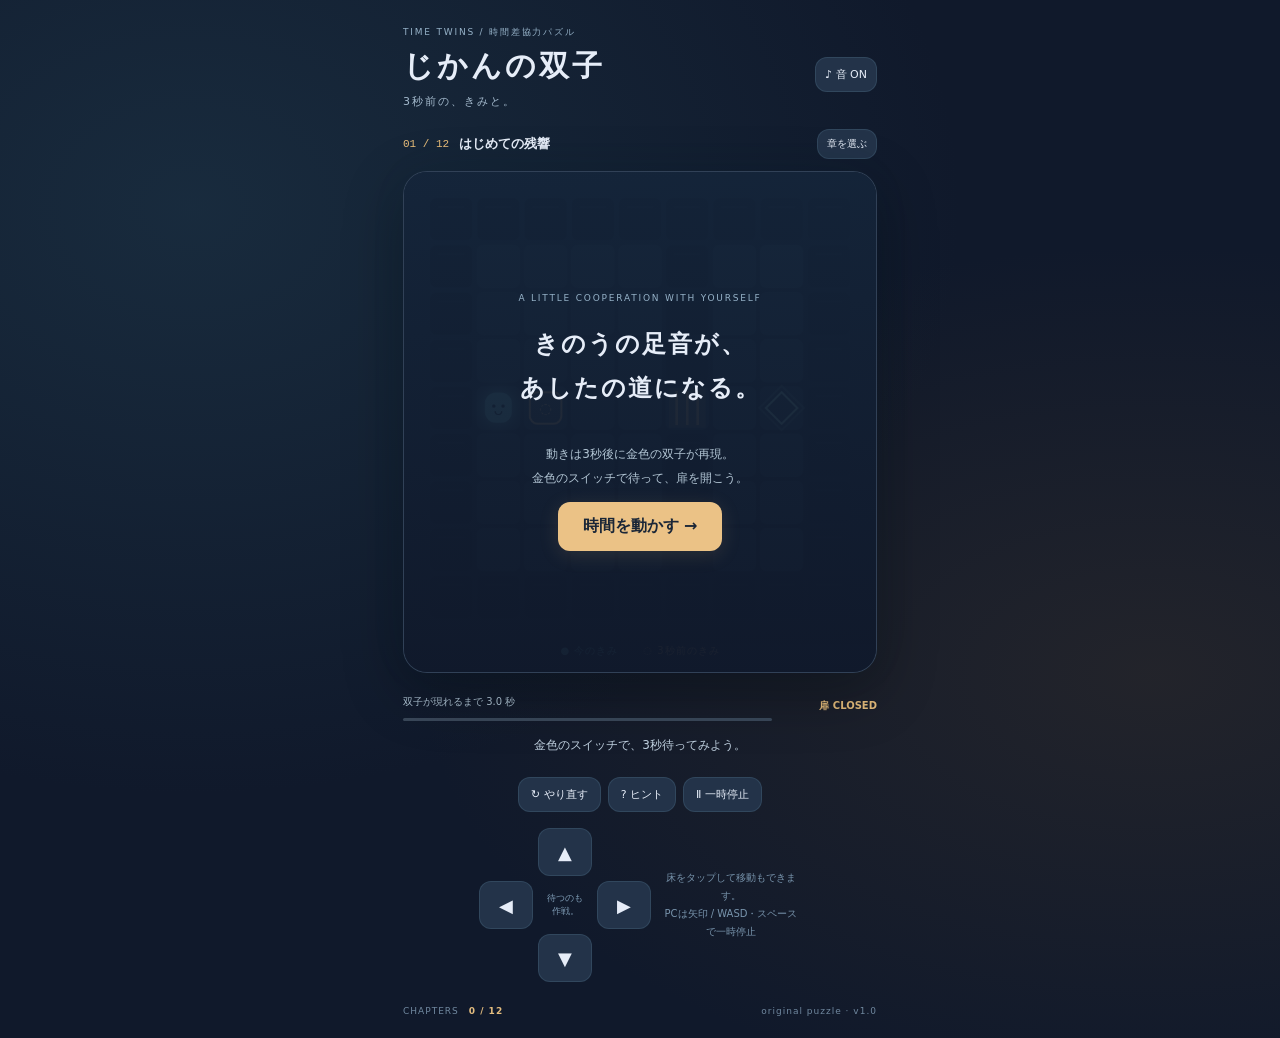
==== index.html @ 80795263 "Create TIME TWINS with 12 delayed-cooperation chapters and original music" ====
<!doctype html><html lang="ja"><meta charset="utf-8"><meta name="viewport" content="width=device-width,initial-scale=1,viewport-fit=cover"><meta name="theme-color" content="#10192b"><title>じかんの双子 | TIME TWINS</title><link rel="stylesheet" href="style.css?v=1.0"><body><main>
<header><div><span class="eyebrow">TIME TWINS / 時間差協力パズル</span><h1>じかんの双子<span>3秒前の、きみと。</span></h1></div><button id="sound" aria-label="音楽と効果音の切り替え">♪ 音 ON</button></header>
<section class="chapter"><span id="chapter">01 / 12</span><strong id="title"></strong><button id="levels">章を選ぶ</button></section>
<section class="board"><canvas id="game" width="720" height="720" aria-label="9×9の時間の部屋。方向ボタンまたは床のタップで移動できます。"></canvas><div class="legend"><span>● 今のきみ</span><span>◌ 3秒前のきみ</span></div><div id="overlay"><span class="eyebrow">A LITTLE COOPERATION WITH YOURSELF</span><h2>きのうの足音が、<br>あしたの道になる。</h2><p>動きは3秒後に金色の双子が再現。<br>金色のスイッチで待って、扉を開こう。</p><button id="start" class="primary">時間を動かす →</button></div></section>
<section class="status"><div><span id="echoText">過去のきみを待っています</span><div class="track"><i id="bar"></i></div></div><strong id="gateText">扉 CLOSED</strong></section>
<p id="message" role="status" aria-live="polite">金色のスイッチで、3秒待ってみよう。</p>
<section class="controls"><div class="tools"><button id="retry">↻ やり直す</button><button id="hint">? ヒント</button><button id="pause">Ⅱ 一時停止</button></div><div class="pad" aria-label="移動ボタン"><button data-dir="0,-1" aria-label="上へ">▲</button><button data-dir="-1,0" aria-label="左へ">◀</button><span>待つのも<br>作戦。</span><button data-dir="1,0" aria-label="右へ">▶</button><button data-dir="0,1" aria-label="下へ">▼</button></div><p class="tip">床をタップして移動もできます。<br>PCは矢印 / WASD・スペースで一時停止</p></section>
<footer>CHAPTERS <b id="progress">0 / 12</b><span>original puzzle · v1.0</span></footer>
</main><dialog id="dialog"><div id="dialogBody"></div><button id="close" class="primary">つづける</button></dialog><script src="engine.js?v=1.0"></script><script src="music.js?v=1.0"></script><script src="game.js?v=1.0"></script></body></html>
---- style.css ----
*{box-sizing:border-box}html{background:#10192b;color:#e6edf8;font-family:system-ui,-apple-system,sans-serif;touch-action:pan-y pinch-zoom}body{margin:0;background:radial-gradient(ellipse at 15% 20%,#23425570,transparent 50%),radial-gradient(ellipse at 90% 65%,#54402945,transparent 45%);min-height:100svh}main{max-width:510px;margin:auto;padding:20px 18px max(22px,env(safe-area-inset-bottom))}header{display:flex;align-items:center;justify-content:space-between;gap:8px}.eyebrow{font-size:9px;letter-spacing:1.8px;color:#96b2c8}h1{font-size:30px;letter-spacing:3px;margin:7px 0 20px}h1 span{display:block;font-size:11px;font-weight:400;letter-spacing:2px;color:#a4bacd;margin-top:7px}button{font:inherit;color:inherit;background:#233349;border:1px solid #43607870;border-radius:12px;padding:11px 14px;cursor:pointer;touch-action:manipulation;-webkit-tap-highlight-color:transparent}button:active{transform:scale(.96);background:#38546e}button:focus-visible{outline:3px solid #f7c774;outline-offset:3px}button:disabled{opacity:.35;cursor:default}#sound{font-size:11px;padding:9px;white-space:nowrap}.chapter{display:flex;align-items:center;gap:10px;margin-bottom:12px;font-size:13px}.chapter>span{color:#e9be7a;font:11px ui-monospace,monospace}.chapter strong{flex:1}.chapter button{font-size:10px;padding:7px 9px}.board{position:relative;border:1px solid #728ca950;border-radius:24px;overflow:hidden;box-shadow:0 18px 60px #0005,0 0 50px #4fc5db08;background:#131e31}canvas{display:block;width:100%;touch-action:none;aspect-ratio:1}.legend{display:flex;justify-content:center;gap:25px;font-size:10px;letter-spacing:1px;padding:0 0 14px;color:#76dce5}.legend span+span{color:#e9be7a}#overlay{position:absolute;inset:0;background:linear-gradient(#142439e8,#10192bf5);display:flex;align-items:center;justify-content:center;flex-direction:column;padding:25px;text-align:center}#overlay[hidden]{display:none}h2{font-size:24px;line-height:1.8;letter-spacing:2px}#overlay p{font-size:12px;color:#b3c6d5;line-height:2}.primary{background:#ebc286;color:#1a2637;border:0;font-weight:700;padding:14px 25px;box-shadow:0 4px 20px #edc38320}.status{display:flex;gap:20px;align-items:center;margin-top:17px}.status>div{flex:1}.status span{font-size:10px;color:#b1c6d6}.status strong{font-size:10px;color:#e5bd7c;min-width:85px;text-align:right}.track{height:3px;background:#3a485a;margin-top:9px;overflow:hidden;border-radius:4px}.track i{display:block;height:100%;width:0;background:#e8bd7b;transition:width .08s linear}#message{font-size:12px;text-align:center;min-height:34px;line-height:1.6;margin:15px 0 7px;color:#c0d1e0}.controls{display:flex;flex-wrap:wrap;align-items:center;justify-content:center;gap:10px}.tools{width:100%;display:flex;gap:7px;justify-content:center}.tools button{font-size:11px;padding:9px 12px}.pad{display:grid;grid-template-columns:54px 54px 54px;grid-template-rows:48px 48px 48px;gap:5px;margin:6px 0}.pad button{font-size:18px;padding:0;touch-action:none;user-select:none}.pad button:nth-child(1){grid-column:2}.pad button:nth-child(2){grid-row:2;grid-column:1}.pad span{grid-row:2;grid-column:2;text-align:center;font-size:9px;color:#7e9bb4;padding-top:11px}.pad button:nth-child(4){grid-row:2;grid-column:3}.pad button:nth-child(5){grid-row:3;grid-column:2}.tip{font-size:10px;line-height:1.8;color:#7894ac;text-align:center;max-width:140px}footer{display:flex;gap:10px;justify-content:space-between;color:#70889f;font-size:9px;letter-spacing:1px;margin-top:18px}footer b{color:#e4bd7f;margin-right:auto}dialog{border:1px solid #526a82;border-radius:24px;background:#17263a;color:#e5edf8;max-width:420px;width:90%;padding:25px;box-shadow:0 30px 100px #0009}dialog::backdrop{background:#07111fbd;backdrop-filter:blur(8px)}dialog h2{font-size:23px;margin:4px 0 14px}dialog p{font-size:13px;line-height:1.9;color:#b9ccde}.level-grid{display:grid;grid-template-columns:repeat(4,1fr);gap:9px;margin:18px 0}.level-grid button{padding:12px 4px}.level-grid .done{color:#f3cb8a;border-color:#e6bc7866}dialog .primary{width:100%;margin-top:15px}.result{color:#f1c782!important;font-size:34px!important;letter-spacing:6px}#dialogBody .detail{font-size:11px;color:#879fb6}@media(max-width:380px){main{padding:12px}h1{font-size:26px}.tip{max-width:110px}.pad{grid-template-columns:48px 48px 48px;grid-template-rows:43px 43px 43px}}@media(prefers-reduced-motion:reduce){*{scroll-behavior:auto!important;transition:none!important}}

.level-grid small{display:block;font-size:9px;color:#9db6c9;margin-top:5px}@media(max-height:850px){main{padding-top:10px}h1{margin-bottom:10px;font-size:27px}.pad{grid-template-columns:48px 48px 48px;grid-template-rows:41px 41px 41px}.status{margin-top:10px}#message{margin-top:10px;margin-bottom:4px}footer{margin-top:10px}}
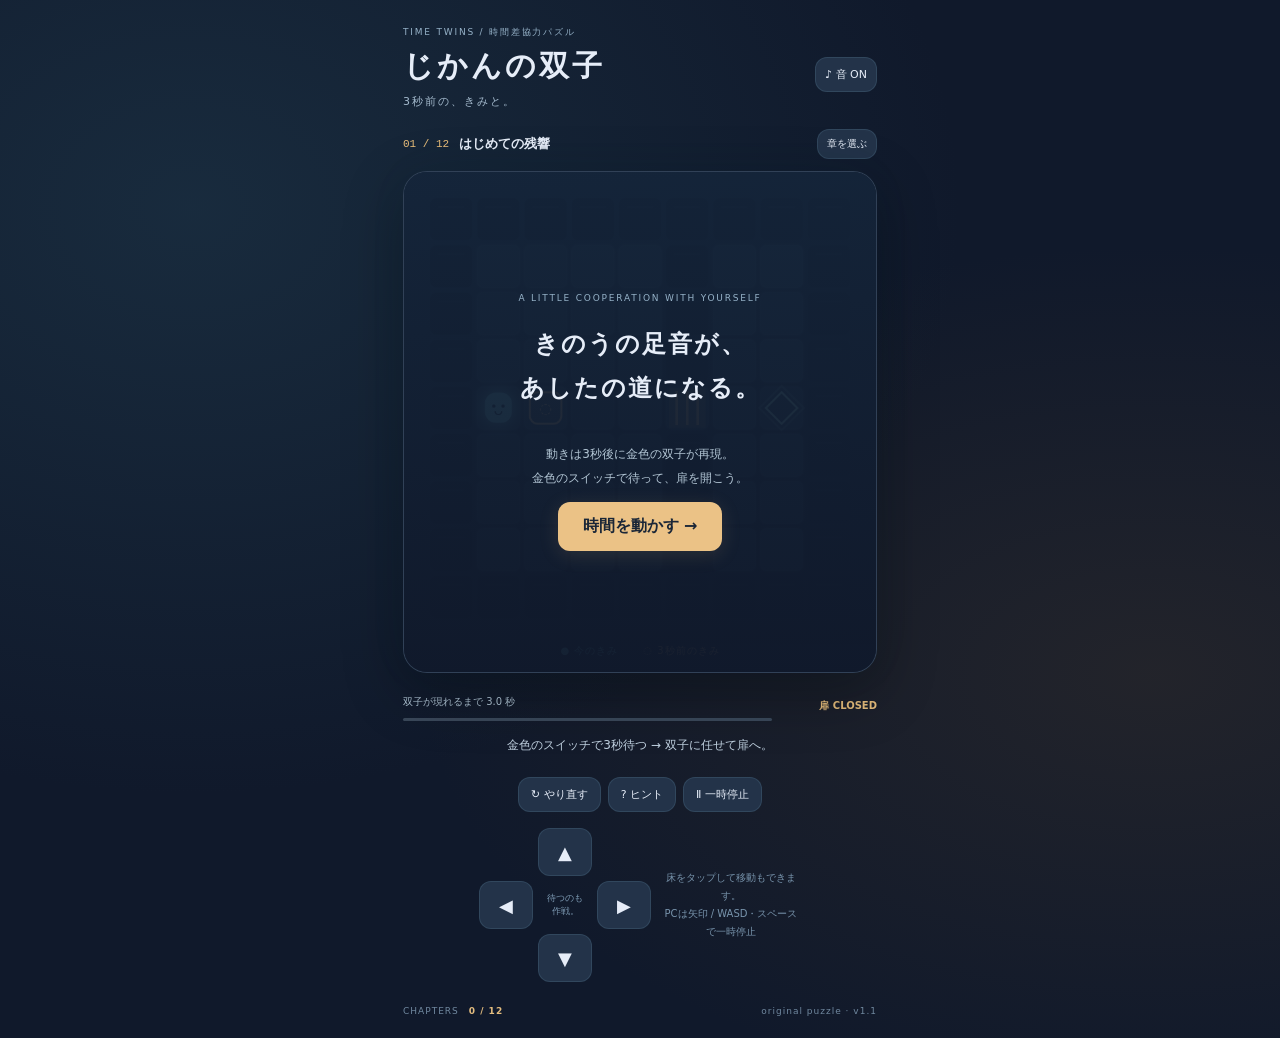
==== commit dd966910: "Integrate Playables cloud progress, host pause and audio for TIME TWINS" ====
--- a/index.html
+++ b/index.html
@@ -1,9 +1,9 @@
-<!doctype html><html lang="ja"><meta charset="utf-8"><meta name="viewport" content="width=device-width,initial-scale=1,viewport-fit=cover"><meta name="theme-color" content="#10192b"><title>じかんの双子 | TIME TWINS</title><link rel="stylesheet" href="style.css?v=1.0"><body><main>
+<!doctype html><html lang="ja"><meta charset="utf-8"><meta name="viewport" content="width=device-width,initial-scale=1,viewport-fit=cover"><meta name="theme-color" content="#10192b"><title>じかんの双子 | TIME TWINS</title><link rel="stylesheet" href="style.css?v=1.1"><body><div id="startup" role="status"><p id="startupText">時間を読み込んでいます…</p><button id="retryLoad" hidden>もう一度読み込む</button></div><main inert>
 <header><div><span class="eyebrow">TIME TWINS / 時間差協力パズル</span><h1>じかんの双子<span>3秒前の、きみと。</span></h1></div><button id="sound" aria-label="音楽と効果音の切り替え">♪ 音 ON</button></header>
 <section class="chapter"><span id="chapter">01 / 12</span><strong id="title"></strong><button id="levels">章を選ぶ</button></section>
 <section class="board"><canvas id="game" width="720" height="720" aria-label="9×9の時間の部屋。方向ボタンまたは床のタップで移動できます。"></canvas><div class="legend"><span>● 今のきみ</span><span>◌ 3秒前のきみ</span></div><div id="overlay"><span class="eyebrow">A LITTLE COOPERATION WITH YOURSELF</span><h2>きのうの足音が、<br>あしたの道になる。</h2><p>動きは3秒後に金色の双子が再現。<br>金色のスイッチで待って、扉を開こう。</p><button id="start" class="primary">時間を動かす →</button></div></section>
 <section class="status"><div><span id="echoText">過去のきみを待っています</span><div class="track"><i id="bar"></i></div></div><strong id="gateText">扉 CLOSED</strong></section>
 <p id="message" role="status" aria-live="polite">金色のスイッチで、3秒待ってみよう。</p>
 <section class="controls"><div class="tools"><button id="retry">↻ やり直す</button><button id="hint">? ヒント</button><button id="pause">Ⅱ 一時停止</button></div><div class="pad" aria-label="移動ボタン"><button data-dir="0,-1" aria-label="上へ">▲</button><button data-dir="-1,0" aria-label="左へ">◀</button><span>待つのも<br>作戦。</span><button data-dir="1,0" aria-label="右へ">▶</button><button data-dir="0,1" aria-label="下へ">▼</button></div><p class="tip">床をタップして移動もできます。<br>PCは矢印 / WASD・スペースで一時停止</p></section>
-<footer>CHAPTERS <b id="progress">0 / 12</b><span>original puzzle · v1.0</span></footer>
-</main><dialog id="dialog"><div id="dialogBody"></div><button id="close" class="primary">つづける</button></dialog><script src="engine.js?v=1.0"></script><script src="music.js?v=1.0"></script><script src="game.js?v=1.0"></script></body></html>
+<footer>CHAPTERS <b id="progress">0 / 12</b><span>original puzzle · v1.1</span></footer>
+</main><dialog id="dialog"><div id="dialogBody"></div><button id="close" class="primary">つづける</button></dialog><script src="https://www.youtube.com/game_api/v1"></script><script src="host.js?v=1.1"></script><script src="engine.js?v=1.1"></script><script src="music.js?v=1.1"></script><script src="game.js?v=1.1"></script></body></html>
--- a/style.css
+++ b/style.css
@@ -1,3 +1,5 @@
 *{box-sizing:border-box}html{background:#10192b;color:#e6edf8;font-family:system-ui,-apple-system,sans-serif;touch-action:pan-y pinch-zoom}body{margin:0;background:radial-gradient(ellipse at 15% 20%,#23425570,transparent 50%),radial-gradient(ellipse at 90% 65%,#54402945,transparent 45%);min-height:100svh}main{max-width:510px;margin:auto;padding:20px 18px max(22px,env(safe-area-inset-bottom))}header{display:flex;align-items:center;justify-content:space-between;gap:8px}.eyebrow{font-size:9px;letter-spacing:1.8px;color:#96b2c8}h1{font-size:30px;letter-spacing:3px;margin:7px 0 20px}h1 span{display:block;font-size:11px;font-weight:400;letter-spacing:2px;color:#a4bacd;margin-top:7px}button{font:inherit;color:inherit;background:#233349;border:1px solid #43607870;border-radius:12px;padding:11px 14px;cursor:pointer;touch-action:manipulation;-webkit-tap-highlight-color:transparent}button:active{transform:scale(.96);background:#38546e}button:focus-visible{outline:3px solid #f7c774;outline-offset:3px}button:disabled{opacity:.35;cursor:default}#sound{font-size:11px;padding:9px;white-space:nowrap}.chapter{display:flex;align-items:center;gap:10px;margin-bottom:12px;font-size:13px}.chapter>span{color:#e9be7a;font:11px ui-monospace,monospace}.chapter strong{flex:1}.chapter button{font-size:10px;padding:7px 9px}.board{position:relative;border:1px solid #728ca950;border-radius:24px;overflow:hidden;box-shadow:0 18px 60px #0005,0 0 50px #4fc5db08;background:#131e31}canvas{display:block;width:100%;touch-action:none;aspect-ratio:1}.legend{display:flex;justify-content:center;gap:25px;font-size:10px;letter-spacing:1px;padding:0 0 14px;color:#76dce5}.legend span+span{color:#e9be7a}#overlay{position:absolute;inset:0;background:linear-gradient(#142439e8,#10192bf5);display:flex;align-items:center;justify-content:center;flex-direction:column;padding:25px;text-align:center}#overlay[hidden]{display:none}h2{font-size:24px;line-height:1.8;letter-spacing:2px}#overlay p{font-size:12px;color:#b3c6d5;line-height:2}.primary{background:#ebc286;color:#1a2637;border:0;font-weight:700;padding:14px 25px;box-shadow:0 4px 20px #edc38320}.status{display:flex;gap:20px;align-items:center;margin-top:17px}.status>div{flex:1}.status span{font-size:10px;color:#b1c6d6}.status strong{font-size:10px;color:#e5bd7c;min-width:85px;text-align:right}.track{height:3px;background:#3a485a;margin-top:9px;overflow:hidden;border-radius:4px}.track i{display:block;height:100%;width:0;background:#e8bd7b;transition:width .08s linear}#message{font-size:12px;text-align:center;min-height:34px;line-height:1.6;margin:15px 0 7px;color:#c0d1e0}.controls{display:flex;flex-wrap:wrap;align-items:center;justify-content:center;gap:10px}.tools{width:100%;display:flex;gap:7px;justify-content:center}.tools button{font-size:11px;padding:9px 12px}.pad{display:grid;grid-template-columns:54px 54px 54px;grid-template-rows:48px 48px 48px;gap:5px;margin:6px 0}.pad button{font-size:18px;padding:0;touch-action:none;user-select:none}.pad button:nth-child(1){grid-column:2}.pad button:nth-child(2){grid-row:2;grid-column:1}.pad span{grid-row:2;grid-column:2;text-align:center;font-size:9px;color:#7e9bb4;padding-top:11px}.pad button:nth-child(4){grid-row:2;grid-column:3}.pad button:nth-child(5){grid-row:3;grid-column:2}.tip{font-size:10px;line-height:1.8;color:#7894ac;text-align:center;max-width:140px}footer{display:flex;gap:10px;justify-content:space-between;color:#70889f;font-size:9px;letter-spacing:1px;margin-top:18px}footer b{color:#e4bd7f;margin-right:auto}dialog{border:1px solid #526a82;border-radius:24px;background:#17263a;color:#e5edf8;max-width:420px;width:90%;padding:25px;box-shadow:0 30px 100px #0009}dialog::backdrop{background:#07111fbd;backdrop-filter:blur(8px)}dialog h2{font-size:23px;margin:4px 0 14px}dialog p{font-size:13px;line-height:1.9;color:#b9ccde}.level-grid{display:grid;grid-template-columns:repeat(4,1fr);gap:9px;margin:18px 0}.level-grid button{padding:12px 4px}.level-grid .done{color:#f3cb8a;border-color:#e6bc7866}dialog .primary{width:100%;margin-top:15px}.result{color:#f1c782!important;font-size:34px!important;letter-spacing:6px}#dialogBody .detail{font-size:11px;color:#879fb6}@media(max-width:380px){main{padding:12px}h1{font-size:26px}.tip{max-width:110px}.pad{grid-template-columns:48px 48px 48px;grid-template-rows:43px 43px 43px}}@media(prefers-reduced-motion:reduce){*{scroll-behavior:auto!important;transition:none!important}}
 
 .level-grid small{display:block;font-size:9px;color:#9db6c9;margin-top:5px}@media(max-height:850px){main{padding-top:10px}h1{margin-bottom:10px;font-size:27px}.pad{grid-template-columns:48px 48px 48px;grid-template-rows:41px 41px 41px}.status{margin-top:10px}#message{margin-top:10px;margin-bottom:4px}footer{margin-top:10px}}
+
+#startup{position:fixed;inset:0;z-index:10;background:#10192bf5;display:grid;align-content:center;justify-items:center;text-align:center;padding:30px}#startup[hidden]{display:none}
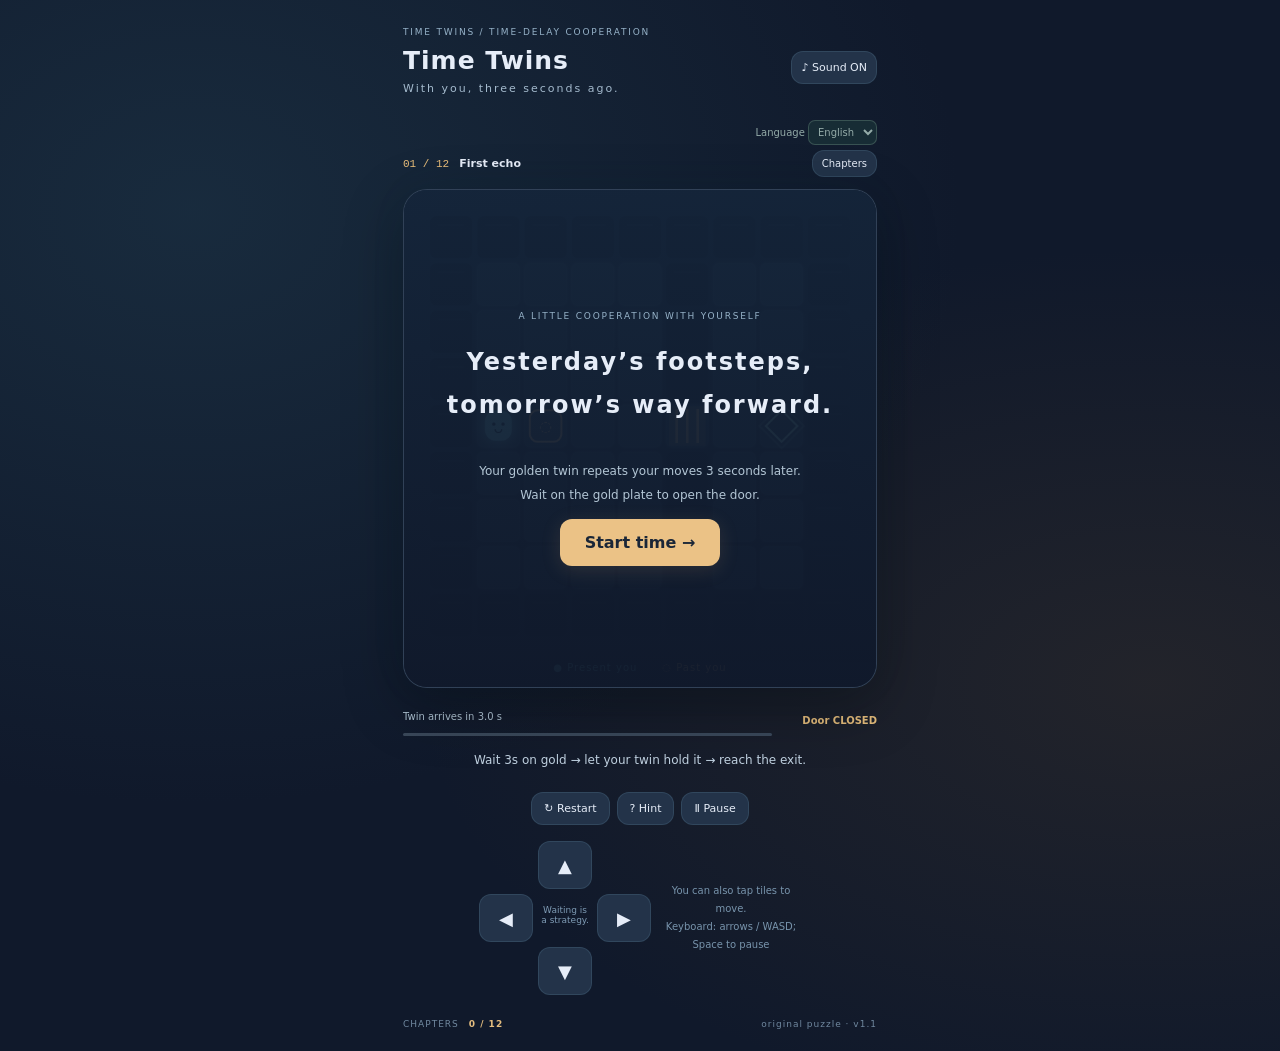
==== commit 8e766cdb: "Add complete Japanese/English UI and language selection" ====
--- a/index.html
+++ b/index.html
@@ -1,9 +1,9 @@
-<!doctype html><html lang="ja"><meta charset="utf-8"><meta name="viewport" content="width=device-width,initial-scale=1,viewport-fit=cover"><meta name="theme-color" content="#10192b"><title>じかんの双子 | TIME TWINS</title><link rel="stylesheet" href="style.css?v=1.1"><body><div id="startup" role="status"><p id="startupText">時間を読み込んでいます…</p><button id="retryLoad" hidden>もう一度読み込む</button></div><main inert>
-<header><div><span class="eyebrow">TIME TWINS / 時間差協力パズル</span><h1>じかんの双子<span>3秒前の、きみと。</span></h1></div><button id="sound" aria-label="音楽と効果音の切り替え">♪ 音 ON</button></header>
+<!doctype html><html lang="ja"><meta charset="utf-8"><meta name="viewport" content="width=device-width,initial-scale=1,viewport-fit=cover"><meta name="theme-color" content="#10192b"><title>じかんの双子 | TIME TWINS</title><link rel="stylesheet" href="style.css?v=lang1"><body><div id="startup" role="status"><p id="startupText">時間を読み込んでいます…</p><button id="retryLoad" hidden>もう一度読み込む</button></div><main inert>
+<header><div><span class="eyebrow">TIME TWINS / 時間差協力パズル</span><h1>じかんの双子<span>3秒前の、きみと。</span></h1></div><button id="sound" aria-label="音楽と効果音の切り替え">♪ 音 ON</button></header><div class="language-row"><label>Language <select id="localeSelect" aria-label="Language"><option value="ja">日本語</option><option value="en">English</option></select></label></div>
 <section class="chapter"><span id="chapter">01 / 12</span><strong id="title"></strong><button id="levels">章を選ぶ</button></section>
 <section class="board"><canvas id="game" width="720" height="720" aria-label="9×9の時間の部屋。方向ボタンまたは床のタップで移動できます。"></canvas><div class="legend"><span>● 今のきみ</span><span>◌ 3秒前のきみ</span></div><div id="overlay"><span class="eyebrow">A LITTLE COOPERATION WITH YOURSELF</span><h2>きのうの足音が、<br>あしたの道になる。</h2><p>動きは3秒後に金色の双子が再現。<br>金色のスイッチで待って、扉を開こう。</p><button id="start" class="primary">時間を動かす →</button></div></section>
 <section class="status"><div><span id="echoText">過去のきみを待っています</span><div class="track"><i id="bar"></i></div></div><strong id="gateText">扉 CLOSED</strong></section>
 <p id="message" role="status" aria-live="polite">金色のスイッチで、3秒待ってみよう。</p>
 <section class="controls"><div class="tools"><button id="retry">↻ やり直す</button><button id="hint">? ヒント</button><button id="pause">Ⅱ 一時停止</button></div><div class="pad" aria-label="移動ボタン"><button data-dir="0,-1" aria-label="上へ">▲</button><button data-dir="-1,0" aria-label="左へ">◀</button><span>待つのも<br>作戦。</span><button data-dir="1,0" aria-label="右へ">▶</button><button data-dir="0,1" aria-label="下へ">▼</button></div><p class="tip">床をタップして移動もできます。<br>PCは矢印 / WASD・スペースで一時停止</p></section>
 <footer>CHAPTERS <b id="progress">0 / 12</b><span>original puzzle · v1.1</span></footer>
-</main><dialog id="dialog"><div id="dialogBody"></div><button id="close" class="primary">つづける</button></dialog><script src="https://www.youtube.com/game_api/v1"></script><script src="host.js?v=1.1"></script><script src="engine.js?v=1.1"></script><script src="music.js?v=1.1"></script><script src="game.js?v=1.1"></script></body></html>
+</main><dialog id="dialog"><div id="dialogBody"></div><button id="close" class="primary">つづける</button></dialog><script src="https://www.youtube.com/game_api/v1"></script><script src="host.js?v=1.1"></script><script src="locale.js?v=lang1"></script><script src="engine.js?v=1.1"></script><script src="music.js?v=1.1"></script><script src="game.js?v=lang1"></script></body></html>
--- a/style.css
+++ b/style.css
@@ -3,3 +3,7 @@
 .level-grid small{display:block;font-size:9px;color:#9db6c9;margin-top:5px}@media(max-height:850px){main{padding-top:10px}h1{margin-bottom:10px;font-size:27px}.pad{grid-template-columns:48px 48px 48px;grid-template-rows:41px 41px 41px}.status{margin-top:10px}#message{margin-top:10px;margin-bottom:4px}footer{margin-top:10px}}
 
 #startup{position:fixed;inset:0;z-index:10;background:#10192bf5;display:grid;align-content:center;justify-items:center;text-align:center;padding:30px}#startup[hidden]{display:none}
+
+.language-row{display:flex;justify-content:flex-end;margin:5px 0;font-size:10px;color:#94aba8}.language-row select{font:inherit;color:inherit;background:#172c35;border:1px solid #7d9f8d55;border-radius:7px;padding:5px}html[lang=en] h1{letter-spacing:1px;font-size:25px}html[lang=en] .chapter strong{font-size:11px}html[lang=en] .result{font-size:30px}html[lang=en] #callout{font-size:22px}
+
+.language-row[hidden]{display:none!important}
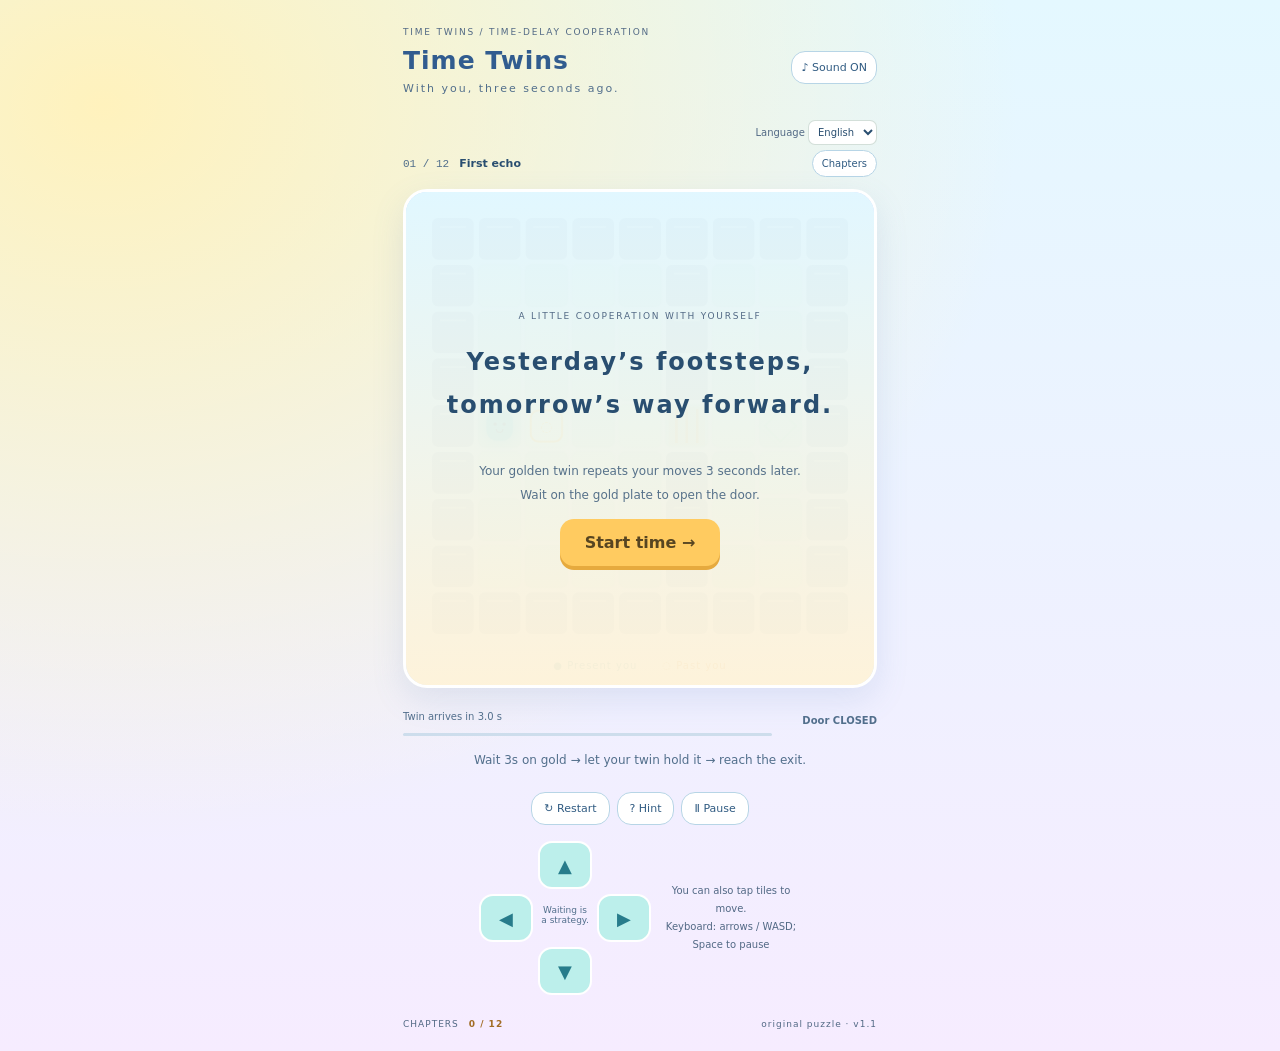
==== commit 1bd0876b: "Bright pop visuals and sparkling sound effects" ====
--- a/index.html
+++ b/index.html
@@ -1,4 +1,4 @@
-<!doctype html><html lang="ja"><meta charset="utf-8"><meta name="viewport" content="width=device-width,initial-scale=1,viewport-fit=cover"><meta name="theme-color" content="#10192b"><title>じかんの双子 | TIME TWINS</title><link rel="stylesheet" href="style.css?v=lang1"><body><div id="startup" role="status"><p id="startupText">時間を読み込んでいます…</p><button id="retryLoad" hidden>もう一度読み込む</button></div><main inert>
+<!doctype html><html lang="ja"><meta charset="utf-8"><meta name="viewport" content="width=device-width,initial-scale=1,viewport-fit=cover"><meta name="theme-color" content="#10192b"><title>じかんの双子 | TIME TWINS</title><link rel="stylesheet" href="style.css?v=pop1"><body><div id="startup" role="status"><p id="startupText">時間を読み込んでいます…</p><button id="retryLoad" hidden>もう一度読み込む</button></div><main inert>
 <header><div><span class="eyebrow">TIME TWINS / 時間差協力パズル</span><h1>じかんの双子<span>3秒前の、きみと。</span></h1></div><button id="sound" aria-label="音楽と効果音の切り替え">♪ 音 ON</button></header><div class="language-row"><label>Language <select id="localeSelect" aria-label="Language"><option value="ja">日本語</option><option value="en">English</option></select></label></div>
 <section class="chapter"><span id="chapter">01 / 12</span><strong id="title"></strong><button id="levels">章を選ぶ</button></section>
 <section class="board"><canvas id="game" width="720" height="720" aria-label="9×9の時間の部屋。方向ボタンまたは床のタップで移動できます。"></canvas><div class="legend"><span>● 今のきみ</span><span>◌ 3秒前のきみ</span></div><div id="overlay"><span class="eyebrow">A LITTLE COOPERATION WITH YOURSELF</span><h2>きのうの足音が、<br>あしたの道になる。</h2><p>動きは3秒後に金色の双子が再現。<br>金色のスイッチで待って、扉を開こう。</p><button id="start" class="primary">時間を動かす →</button></div></section>
@@ -6,4 +6,4 @@
 <p id="message" role="status" aria-live="polite">金色のスイッチで、3秒待ってみよう。</p>
 <section class="controls"><div class="tools"><button id="retry">↻ やり直す</button><button id="hint">? ヒント</button><button id="pause">Ⅱ 一時停止</button></div><div class="pad" aria-label="移動ボタン"><button data-dir="0,-1" aria-label="上へ">▲</button><button data-dir="-1,0" aria-label="左へ">◀</button><span>待つのも<br>作戦。</span><button data-dir="1,0" aria-label="右へ">▶</button><button data-dir="0,1" aria-label="下へ">▼</button></div><p class="tip">床をタップして移動もできます。<br>PCは矢印 / WASD・スペースで一時停止</p></section>
 <footer>CHAPTERS <b id="progress">0 / 12</b><span>original puzzle · v1.1</span></footer>
-</main><dialog id="dialog"><div id="dialogBody"></div><button id="close" class="primary">つづける</button></dialog><script src="https://www.youtube.com/game_api/v1"></script><script src="host.js?v=1.1"></script><script src="locale.js?v=lang1"></script><script src="engine.js?v=1.1"></script><script src="music.js?v=1.1"></script><script src="game.js?v=lang1"></script></body></html>
+</main><dialog id="dialog"><div id="dialogBody"></div><button id="close" class="primary">つづける</button></dialog><script src="https://www.youtube.com/game_api/v1"></script><script src="host.js?v=pop1"></script><script src="locale.js?v=pop1"></script><script src="engine.js?v=pop1"></script><script src="music.js?v=pop1"></script><script src="game.js?v=pop1"></script></body></html>
--- a/style.css
+++ b/style.css
@@ -7,3 +7,7 @@
 .language-row{display:flex;justify-content:flex-end;margin:5px 0;font-size:10px;color:#94aba8}.language-row select{font:inherit;color:inherit;background:#172c35;border:1px solid #7d9f8d55;border-radius:7px;padding:5px}html[lang=en] h1{letter-spacing:1px;font-size:25px}html[lang=en] .chapter strong{font-size:11px}html[lang=en] .result{font-size:30px}html[lang=en] #callout{font-size:22px}
 
 .language-row[hidden]{display:none!important}
+
+/* Pop edition: clear, bright surfaces with strong text contrast. */
+:root{color-scheme:light;--ink:#294e70;--dim:#586c89;--muted:#526985;--gold:#efac31;--mint:#238b9b}html{background:#edf7ff;color:#294e70}body{color:#294e70;background:radial-gradient(ellipse at 8% 10%,#fff2bd,transparent 55%),linear-gradient(#e4f8ff,#f6ecff)}h1{font-weight:850}button{border-radius:14px}dialog{background:#f8fbff;color:#294e70;border:3px solid #fff;box-shadow:0 18px 60px #46729b33}dialog p,#dialogBody{color:#4c6483}dialog::backdrop{background:#365b7d66}.eyebrow,.subtitle,.sub,.tip,.hint,.footnote,.muted,footer,.language-row{color:#526985}#startup{background:#edf7ff;color:#294e70}#startup p{color:#526985}.language-row select{background:#fff;color:#294e70}button:focus-visible{outline-color:#dc578f}
+button{background:#fff;border-color:#b7d5e6;color:#305b82}h1{color:#315c8f}h1 span,.chapter>span,.status span,.status strong,#message,.pad span,.level-grid small{color:#526f8c}.board{background:#d9e8ff;border:3px solid white;box-shadow:0 12px 32px #6085bd25}#overlay{background:linear-gradient(#e2f8ffed,#fff3d9f5)}#overlay p{color:#56718a}.primary{background:#ffcb60;color:#574521;box-shadow:0 4px 0 #e6aa3e}.legend{color:#157f9f}.legend span+span{color:#ba6f18}.track{background:#cdddec}.track i{background:#eeac3b}.pad button{background:#bcefeb;border:2px solid #fff;color:#277c8b}.level-grid .done{color:#a36812;border-color:#edbb59}.result{color:#c38120!important}footer b{color:#a16c24}
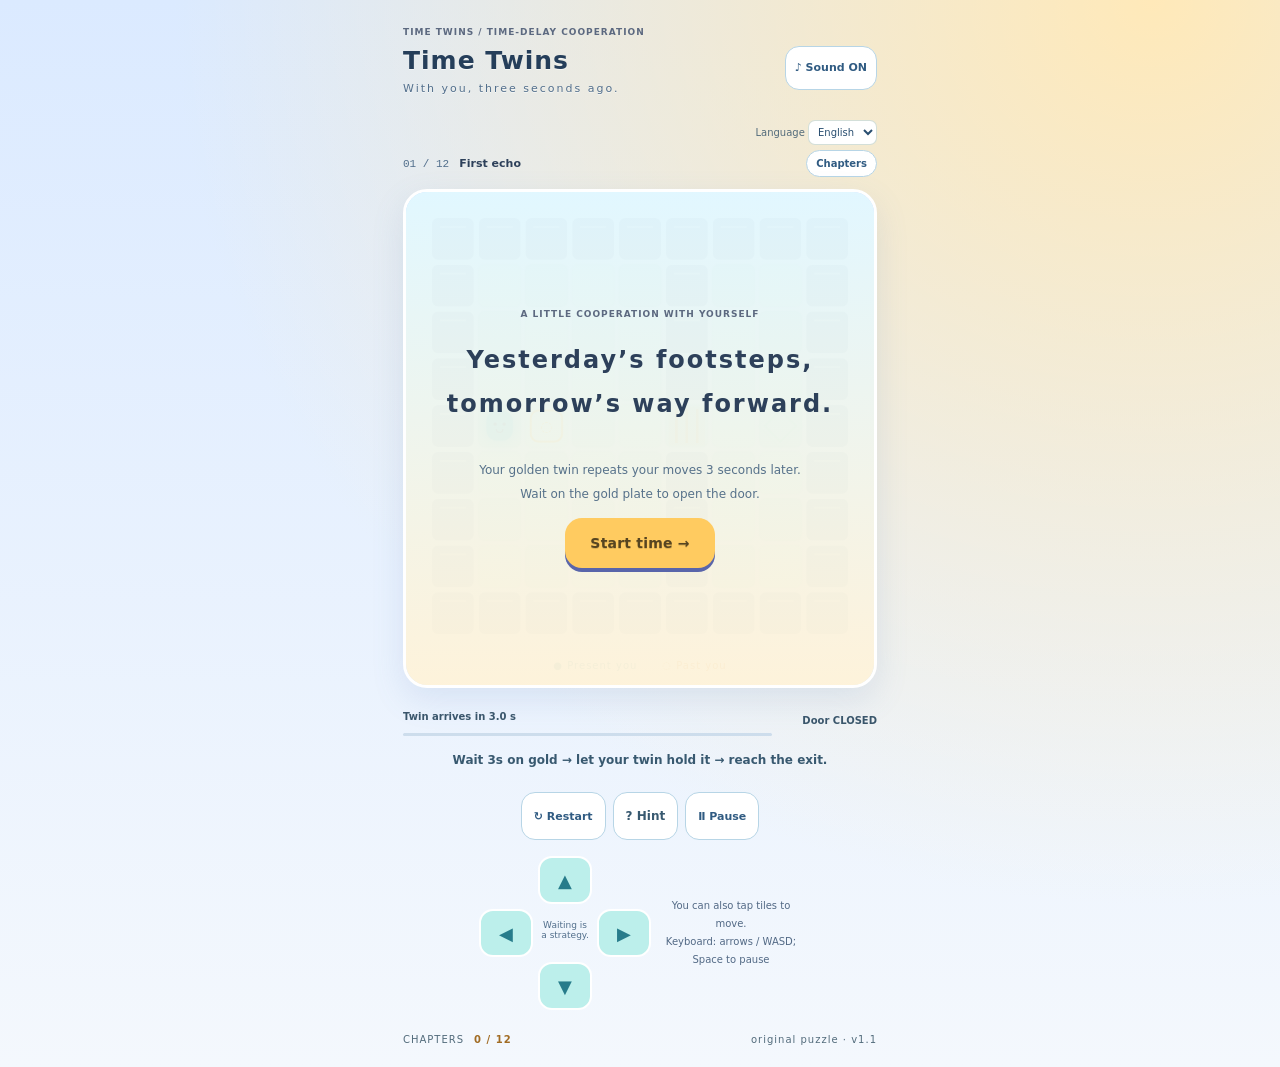
==== commit a8682449: "Improve touch clarity, visual guidance and replay goals" ====
--- a/index.html
+++ b/index.html
@@ -1,4 +1,4 @@
-<!doctype html><html lang="ja"><meta charset="utf-8"><meta name="viewport" content="width=device-width,initial-scale=1,viewport-fit=cover"><meta name="theme-color" content="#10192b"><title>じかんの双子 | TIME TWINS</title><link rel="stylesheet" href="style.css?v=pop1"><body><div id="startup" role="status"><p id="startupText">時間を読み込んでいます…</p><button id="retryLoad" hidden>もう一度読み込む</button></div><main inert>
+<!doctype html><html lang="ja"><meta charset="utf-8"><meta name="viewport" content="width=device-width,initial-scale=1,viewport-fit=cover"><meta name="theme-color" content="#10192b"><title>じかんの双子 | TIME TWINS</title><link rel="stylesheet" href="style.css?v=pop1"><link rel="stylesheet" href="quality.css?v=quality1"><body data-quality="1"><div id="startup" role="status"><p id="startupText">時間を読み込んでいます…</p><button id="retryLoad" hidden>もう一度読み込む</button></div><main inert>
 <header><div><span class="eyebrow">TIME TWINS / 時間差協力パズル</span><h1>じかんの双子<span>3秒前の、きみと。</span></h1></div><button id="sound" aria-label="音楽と効果音の切り替え">♪ 音 ON</button></header><div class="language-row"><label>Language <select id="localeSelect" aria-label="Language"><option value="ja">日本語</option><option value="en">English</option></select></label></div>
 <section class="chapter"><span id="chapter">01 / 12</span><strong id="title"></strong><button id="levels">章を選ぶ</button></section>
 <section class="board"><canvas id="game" width="720" height="720" aria-label="9×9の時間の部屋。方向ボタンまたは床のタップで移動できます。"></canvas><div class="legend"><span>● 今のきみ</span><span>◌ 3秒前のきみ</span></div><div id="overlay"><span class="eyebrow">A LITTLE COOPERATION WITH YOURSELF</span><h2>きのうの足音が、<br>あしたの道になる。</h2><p>動きは3秒後に金色の双子が再現。<br>金色のスイッチで待って、扉を開こう。</p><button id="start" class="primary">時間を動かす →</button></div></section>
@@ -6,4 +6,4 @@
 <p id="message" role="status" aria-live="polite">金色のスイッチで、3秒待ってみよう。</p>
 <section class="controls"><div class="tools"><button id="retry">↻ やり直す</button><button id="hint">? ヒント</button><button id="pause">Ⅱ 一時停止</button></div><div class="pad" aria-label="移動ボタン"><button data-dir="0,-1" aria-label="上へ">▲</button><button data-dir="-1,0" aria-label="左へ">◀</button><span>待つのも<br>作戦。</span><button data-dir="1,0" aria-label="右へ">▶</button><button data-dir="0,1" aria-label="下へ">▼</button></div><p class="tip">床をタップして移動もできます。<br>PCは矢印 / WASD・スペースで一時停止</p></section>
 <footer>CHAPTERS <b id="progress">0 / 12</b><span>original puzzle · v1.1</span></footer>
-</main><dialog id="dialog"><div id="dialogBody"></div><button id="close" class="primary">つづける</button></dialog><script src="https://www.youtube.com/game_api/v1"></script><script src="host.js?v=pop1"></script><script src="locale.js?v=pop1"></script><script src="engine.js?v=pop1"></script><script src="music.js?v=pop1"></script><script src="game.js?v=pop1"></script></body></html>
+</main><dialog id="dialog"><div id="dialogBody"></div><button id="close" class="primary">つづける</button></dialog><script src="https://www.youtube.com/game_api/v1"></script><script src="host.js?v=pop1"></script><script src="locale.js?v=pop1"></script><script src="engine.js?v=pop1"></script><script src="music.js?v=pop1"></script><script src="game.js?v=quality1"></script></body></html>
--- a/quality.css
+++ b/quality.css
@@ -0,0 +1,5 @@
+:root{--quality-accent:#6971c8;--quality-sky:#dbeaff;--quality-warm:#ffe9b9}
+/* Quality pass: contrast, hierarchy, touch affordances. No new timers or SDK hooks. */
+body{background:radial-gradient(ellipse at 90% 0,var(--quality-warm),transparent 60%),linear-gradient(var(--quality-sky),#f4f8fd);color:#2d405a}main{filter:none}header h1,h1{color:#253e5a;text-shadow:0 1px #fff9}header{gap:12px}.eyebrow{color:#5c6980;font-weight:850;letter-spacing:1px}button,select{font-weight:750}button{transition:transform .1s,box-shadow .1s,filter .1s}button:not(:disabled):active{transform:translateY(2px) scale(.98);filter:brightness(.97)}button:focus-visible,select:focus-visible,input:focus-visible{outline:3px solid var(--quality-accent);outline-offset:3px}button:disabled{cursor:default;filter:saturate(.5);opacity:.55}button.primary,.primary,#jump,#drop,#hold,#bite,#walk{min-height:50px;font-size:14px;letter-spacing:.2px;border-radius:17px;box-shadow:0 4px 0 color-mix(in srgb,var(--quality-accent) 75%,#294151);text-shadow:0 1px #0002}#message,#hint,.hint,.instruction,.gesture-note{color:#385970;font-size:12px;line-height:1.55;font-weight:700}#message,#hint{font-variant-numeric:tabular-nums}.utility,.language-row,footer{color:#526b7b}footer{font-size:10px}footer button{min-height:40px;font-size:11px}dialog{border-color:#fff;background:#fffdf1;box-shadow:0 20px 70px #25385842}dialog h2{color:#2f465e}dialog p{color:#476174;line-height:1.75}.next-goal{padding:10px 13px;border:1px solid #d0dfda;border-radius:12px;background:#edf7eb;color:#325c52!important;font-size:13px!important;font-weight:800}.stage,#field,.board-wrap{box-shadow:0 10px 24px #3b657422,0 3px 0 #fff8}.stage,.field{border-color:#fff}.hud small,.scoreboard small,.stat small{color:#516a77;font-size:10px}.hud strong,.scoreboard strong{font-variant-numeric:tabular-nums}.controls button,[data-dir]{min-height:48px}#powerWord,#echoText,#gateText{color:#3a566b;font-weight:850}#power .sweet,#sweet{background:#ffdb5e;border:2px solid #b6811c}#sun{min-width:48px;min-height:48px}input[type=range]{min-height:42px;accent-color:var(--quality-accent)}.cell.can-place:not(.filled)::after{content:'';position:absolute;width:5px;height:5px;border-radius:50%;background:#365f9bb0;left:calc(50% - 2.5px);top:calc(50% - 2.5px);pointer-events:none}.cell{position:relative}.cell.preview{outline:2px solid #fff;outline-offset:-3px;filter:brightness(1.12)}.cell.line-hint{box-shadow:inset 0 0 0 3px #fff3aa,0 0 12px #ffce5a}.piece.selected{outline:3px solid #6077c8;outline-offset:2px}.piece.blocked{opacity:.6}#pace{font-size:10px;background:#244456eb;color:#fff8dc}#toast,#callout{font-weight:950}#welcome p,#coverText,#intro p{color:#3e6272;font-weight:650}#welcome h2,#coverTitle{color:#294b60}#needle{box-shadow:0 0 0 2px #fff,0 1px 5px #26394f66}#fitRange{background:#89d7a3;border:1px solid #367657}.hearts{color:#c65575!important}.hud>div,.scoreboard>div{border-color:#fff;box-shadow:0 3px 0 #7797a214}button.round,button.icon,#settings,#sound,#pause{min-height:44px;min-width:44px}#best,.best{color:#426475;font-weight:850}
+@media(max-height:650px) and (orientation:portrait){#message,#hint,.hint,.instruction,.gesture-note{font-size:10px}.eyebrow{font-size:8px}.primary,button.primary,#jump,#drop,#hold,#bite,#walk{min-height:48px;font-size:12px}footer{font-size:8px}footer button{min-height:32px}.hud small,.scoreboard small{font-size:9px}.controls{gap:6px;margin-top:8px}.controls button{min-height:44px}.stage-top #pause{min-height:36px;min-width:36px}#pace{font-size:8px}}
+@media(prefers-reduced-motion:reduce){*,*::before,*::after{animation:none!important;transition:none!important;scroll-behavior:auto!important}}
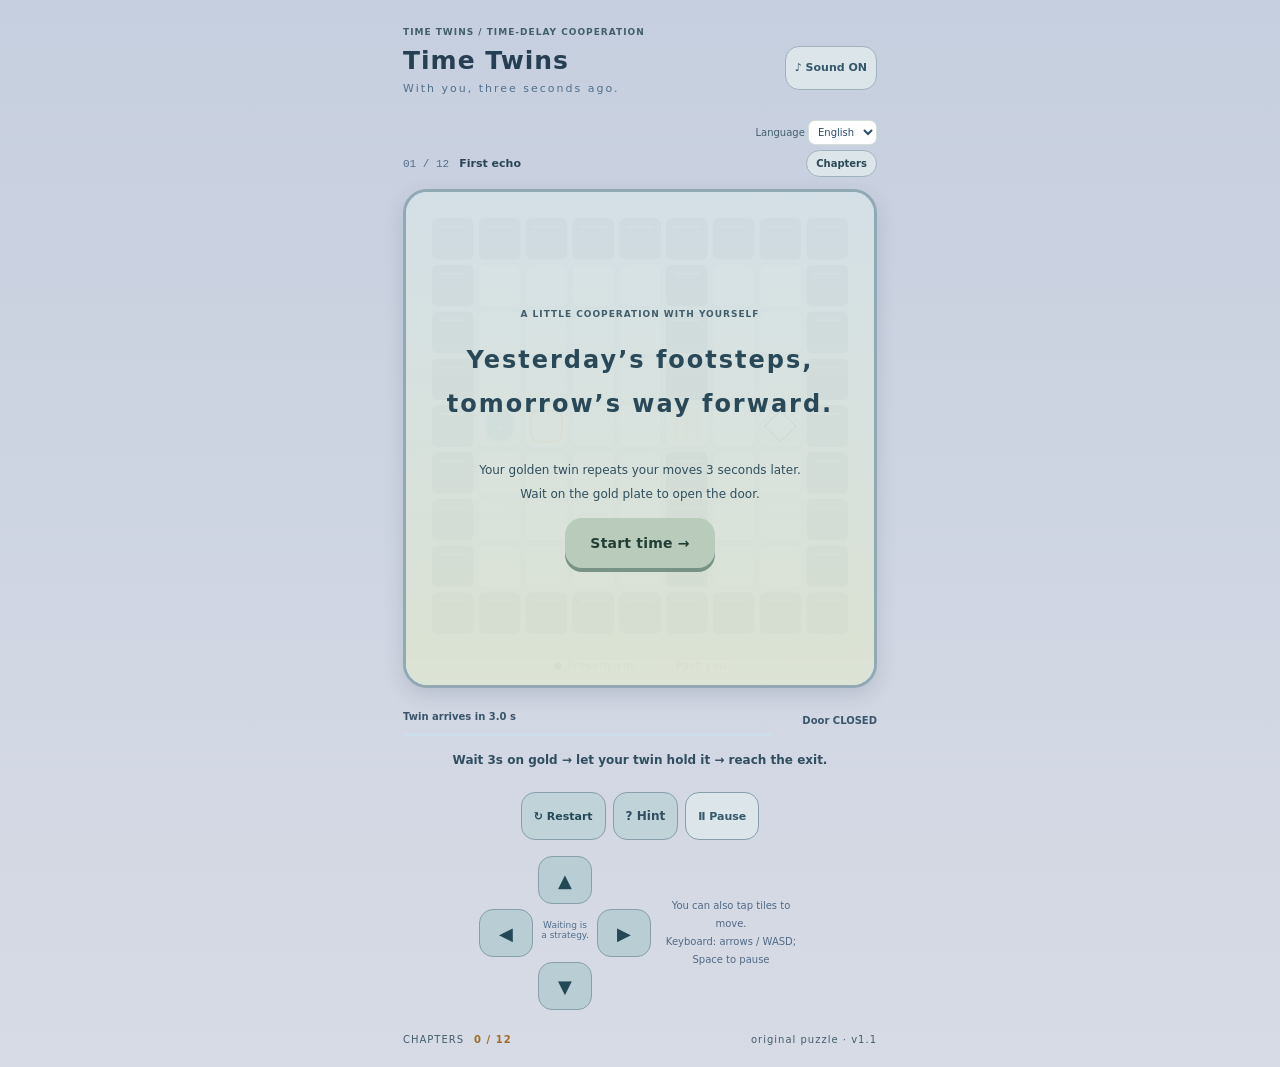
==== commit f44fa9dc: "Improve readability with calmer colors and contrast" ====
--- a/index.html
+++ b/index.html
@@ -1,4 +1,4 @@
-<!doctype html><html lang="ja"><meta charset="utf-8"><meta name="viewport" content="width=device-width,initial-scale=1,viewport-fit=cover"><meta name="theme-color" content="#10192b"><title>じかんの双子 | TIME TWINS</title><link rel="stylesheet" href="style.css?v=pop1"><link rel="stylesheet" href="quality.css?v=quality1"><body data-quality="1"><div id="startup" role="status"><p id="startupText">時間を読み込んでいます…</p><button id="retryLoad" hidden>もう一度読み込む</button></div><main inert>
+<!doctype html><html lang="ja"><meta charset="utf-8"><meta name="viewport" content="width=device-width,initial-scale=1,viewport-fit=cover"><meta name="theme-color" content="#10192b"><title>じかんの双子 | TIME TWINS</title><link rel="stylesheet" href="style.css?v=pop1"><link rel="stylesheet" href="quality.css?v=readability1"><body data-quality="1"><div id="startup" role="status"><p id="startupText">時間を読み込んでいます…</p><button id="retryLoad" hidden>もう一度読み込む</button></div><main inert>
 <header><div><span class="eyebrow">TIME TWINS / 時間差協力パズル</span><h1>じかんの双子<span>3秒前の、きみと。</span></h1></div><button id="sound" aria-label="音楽と効果音の切り替え">♪ 音 ON</button></header><div class="language-row"><label>Language <select id="localeSelect" aria-label="Language"><option value="ja">日本語</option><option value="en">English</option></select></label></div>
 <section class="chapter"><span id="chapter">01 / 12</span><strong id="title"></strong><button id="levels">章を選ぶ</button></section>
 <section class="board"><canvas id="game" width="720" height="720" aria-label="9×9の時間の部屋。方向ボタンまたは床のタップで移動できます。"></canvas><div class="legend"><span>● 今のきみ</span><span>◌ 3秒前のきみ</span></div><div id="overlay"><span class="eyebrow">A LITTLE COOPERATION WITH YOURSELF</span><h2>きのうの足音が、<br>あしたの道になる。</h2><p>動きは3秒後に金色の双子が再現。<br>金色のスイッチで待って、扉を開こう。</p><button id="start" class="primary">時間を動かす →</button></div></section>
@@ -6,4 +6,4 @@
 <p id="message" role="status" aria-live="polite">金色のスイッチで、3秒待ってみよう。</p>
 <section class="controls"><div class="tools"><button id="retry">↻ やり直す</button><button id="hint">? ヒント</button><button id="pause">Ⅱ 一時停止</button></div><div class="pad" aria-label="移動ボタン"><button data-dir="0,-1" aria-label="上へ">▲</button><button data-dir="-1,0" aria-label="左へ">◀</button><span>待つのも<br>作戦。</span><button data-dir="1,0" aria-label="右へ">▶</button><button data-dir="0,1" aria-label="下へ">▼</button></div><p class="tip">床をタップして移動もできます。<br>PCは矢印 / WASD・スペースで一時停止</p></section>
 <footer>CHAPTERS <b id="progress">0 / 12</b><span>original puzzle · v1.1</span></footer>
-</main><dialog id="dialog"><div id="dialogBody"></div><button id="close" class="primary">つづける</button></dialog><script src="https://www.youtube.com/game_api/v1"></script><script src="host.js?v=pop1"></script><script src="locale.js?v=pop1"></script><script src="engine.js?v=pop1"></script><script src="music.js?v=pop1"></script><script src="game.js?v=quality1"></script></body></html>
+</main><dialog id="dialog"><div id="dialogBody"></div><button id="close" class="primary">つづける</button></dialog><script src="https://www.youtube.com/game_api/v1"></script><script src="host.js?v=pop1"></script><script src="locale.js?v=pop1"></script><script src="engine.js?v=pop1"></script><script src="music.js?v=pop1"></script><script src="game.js?v=readability1"></script></body></html>
--- a/quality.css
+++ b/quality.css
@@ -3,3 +3,34 @@
 body{background:radial-gradient(ellipse at 90% 0,var(--quality-warm),transparent 60%),linear-gradient(var(--quality-sky),#f4f8fd);color:#2d405a}main{filter:none}header h1,h1{color:#253e5a;text-shadow:0 1px #fff9}header{gap:12px}.eyebrow{color:#5c6980;font-weight:850;letter-spacing:1px}button,select{font-weight:750}button{transition:transform .1s,box-shadow .1s,filter .1s}button:not(:disabled):active{transform:translateY(2px) scale(.98);filter:brightness(.97)}button:focus-visible,select:focus-visible,input:focus-visible{outline:3px solid var(--quality-accent);outline-offset:3px}button:disabled{cursor:default;filter:saturate(.5);opacity:.55}button.primary,.primary,#jump,#drop,#hold,#bite,#walk{min-height:50px;font-size:14px;letter-spacing:.2px;border-radius:17px;box-shadow:0 4px 0 color-mix(in srgb,var(--quality-accent) 75%,#294151);text-shadow:0 1px #0002}#message,#hint,.hint,.instruction,.gesture-note{color:#385970;font-size:12px;line-height:1.55;font-weight:700}#message,#hint{font-variant-numeric:tabular-nums}.utility,.language-row,footer{color:#526b7b}footer{font-size:10px}footer button{min-height:40px;font-size:11px}dialog{border-color:#fff;background:#fffdf1;box-shadow:0 20px 70px #25385842}dialog h2{color:#2f465e}dialog p{color:#476174;line-height:1.75}.next-goal{padding:10px 13px;border:1px solid #d0dfda;border-radius:12px;background:#edf7eb;color:#325c52!important;font-size:13px!important;font-weight:800}.stage,#field,.board-wrap{box-shadow:0 10px 24px #3b657422,0 3px 0 #fff8}.stage,.field{border-color:#fff}.hud small,.scoreboard small,.stat small{color:#516a77;font-size:10px}.hud strong,.scoreboard strong{font-variant-numeric:tabular-nums}.controls button,[data-dir]{min-height:48px}#powerWord,#echoText,#gateText{color:#3a566b;font-weight:850}#power .sweet,#sweet{background:#ffdb5e;border:2px solid #b6811c}#sun{min-width:48px;min-height:48px}input[type=range]{min-height:42px;accent-color:var(--quality-accent)}.cell.can-place:not(.filled)::after{content:'';position:absolute;width:5px;height:5px;border-radius:50%;background:#365f9bb0;left:calc(50% - 2.5px);top:calc(50% - 2.5px);pointer-events:none}.cell{position:relative}.cell.preview{outline:2px solid #fff;outline-offset:-3px;filter:brightness(1.12)}.cell.line-hint{box-shadow:inset 0 0 0 3px #fff3aa,0 0 12px #ffce5a}.piece.selected{outline:3px solid #6077c8;outline-offset:2px}.piece.blocked{opacity:.6}#pace{font-size:10px;background:#244456eb;color:#fff8dc}#toast,#callout{font-weight:950}#welcome p,#coverText,#intro p{color:#3e6272;font-weight:650}#welcome h2,#coverTitle{color:#294b60}#needle{box-shadow:0 0 0 2px #fff,0 1px 5px #26394f66}#fitRange{background:#89d7a3;border:1px solid #367657}.hearts{color:#c65575!important}.hud>div,.scoreboard>div{border-color:#fff;box-shadow:0 3px 0 #7797a214}button.round,button.icon,#settings,#sound,#pause{min-height:44px;min-width:44px}#best,.best{color:#426475;font-weight:850}
 @media(max-height:650px) and (orientation:portrait){#message,#hint,.hint,.instruction,.gesture-note{font-size:10px}.eyebrow{font-size:8px}.primary,button.primary,#jump,#drop,#hold,#bite,#walk{min-height:48px;font-size:12px}footer{font-size:8px}footer button{min-height:32px}.hud small,.scoreboard small{font-size:9px}.controls{gap:6px;margin-top:8px}.controls button{min-height:44px}.stage-top #pause{min-height:36px;min-width:36px}#pace{font-size:8px}}
 @media(prefers-reduced-motion:reduce){*,*::before,*::after{animation:none!important;transition:none!important;scroll-behavior:auto!important}}
+
+:root{--calm-top:#c6cfdf;--calm-bottom:#d7dbe5}
+
+/* Readability pass: quieter backgrounds, opaque text surfaces and clear controls. */
+html{background:#d9e2e7}body{background:linear-gradient(var(--calm-top),var(--calm-bottom));color:#294456}
+h1,header h1,#welcome h2,#coverTitle{color:#263f53;text-shadow:none}
+.eyebrow,.kicker,.subtitle,.sub,.muted,.language,.language-row,footer,.utility{color:#425e6b}
+button,select{color:#294858;background-color:#dce5e9;border-color:#9fb2bd}
+button.primary,.primary,#jump,#drop,#hold,#bite,#walk{background:#b9ccbb;color:#233e35;text-shadow:none;box-shadow:0 4px 0 #789385}
+.controls button,[data-dir]{background:#c0d3d8;color:#234856;border:1px solid #879faa}
+.controls button small{color:#395967}
+#message,#hint,.hint,.hint p,.instruction,.gesture-note{color:#314e60;text-shadow:none}
+.stage,#field,.board-wrap{border-color:#91a8b5;box-shadow:0 7px 20px #283e5026}
+#welcome,#intro{background:linear-gradient(#d6e2e8f0,#dce3d2f5)}
+#welcome p,#coverText,#intro p,#welcome>small,#intro>small{color:#314f5d}
+.hud>div,.scoreboard>div,.garden-pill{background:#dce5e6;border-color:#a4b7bd}
+.hud small,.scoreboard small,.stat small,.numbers span,.status span{color:#435e6d}
+.hud strong,.scoreboard strong,.status strong,.numbers strong,#best,.best{color:#2e5968}
+.stage-top span,#pace{background:#294957ed;color:#f1f4ed}
+.tag{background:#d1c09a;color:#4a4029}
+dialog{background:#dfe7e8;border-color:#a0b4bd;color:#294756}
+dialog h2,dialog p,.setting,.settings-row{color:#294756}
+.next-goal{background:#cbdcc9;border-color:#9eb59b;color:#2c513e!important}
+footer button,#language{color:#355665}
+#callout,#toast{text-shadow:0 2px 4px #173447,0 0 3px #173447}
+#scene:not(canvas),.playfield,.board{border-color:#91a8b5;box-shadow:0 7px 20px #283e5026}
+#cover,#overlay{background:linear-gradient(#d6e2e8ef,#dce3d2f5);color:#294858}
+#cover p,#overlay p{color:#314f5d}
+.pad button{background:#b9cdd5;border-color:#879faa;color:#234856}
+.legend{color:#235f75}.legend span+span{color:#80551e}
+#gateLabel{color:#f1f4ed}#pause,#settings,#sound,#audio{color:#35576b;background:#dce5e9}#coverNote{color:#3e5965}
